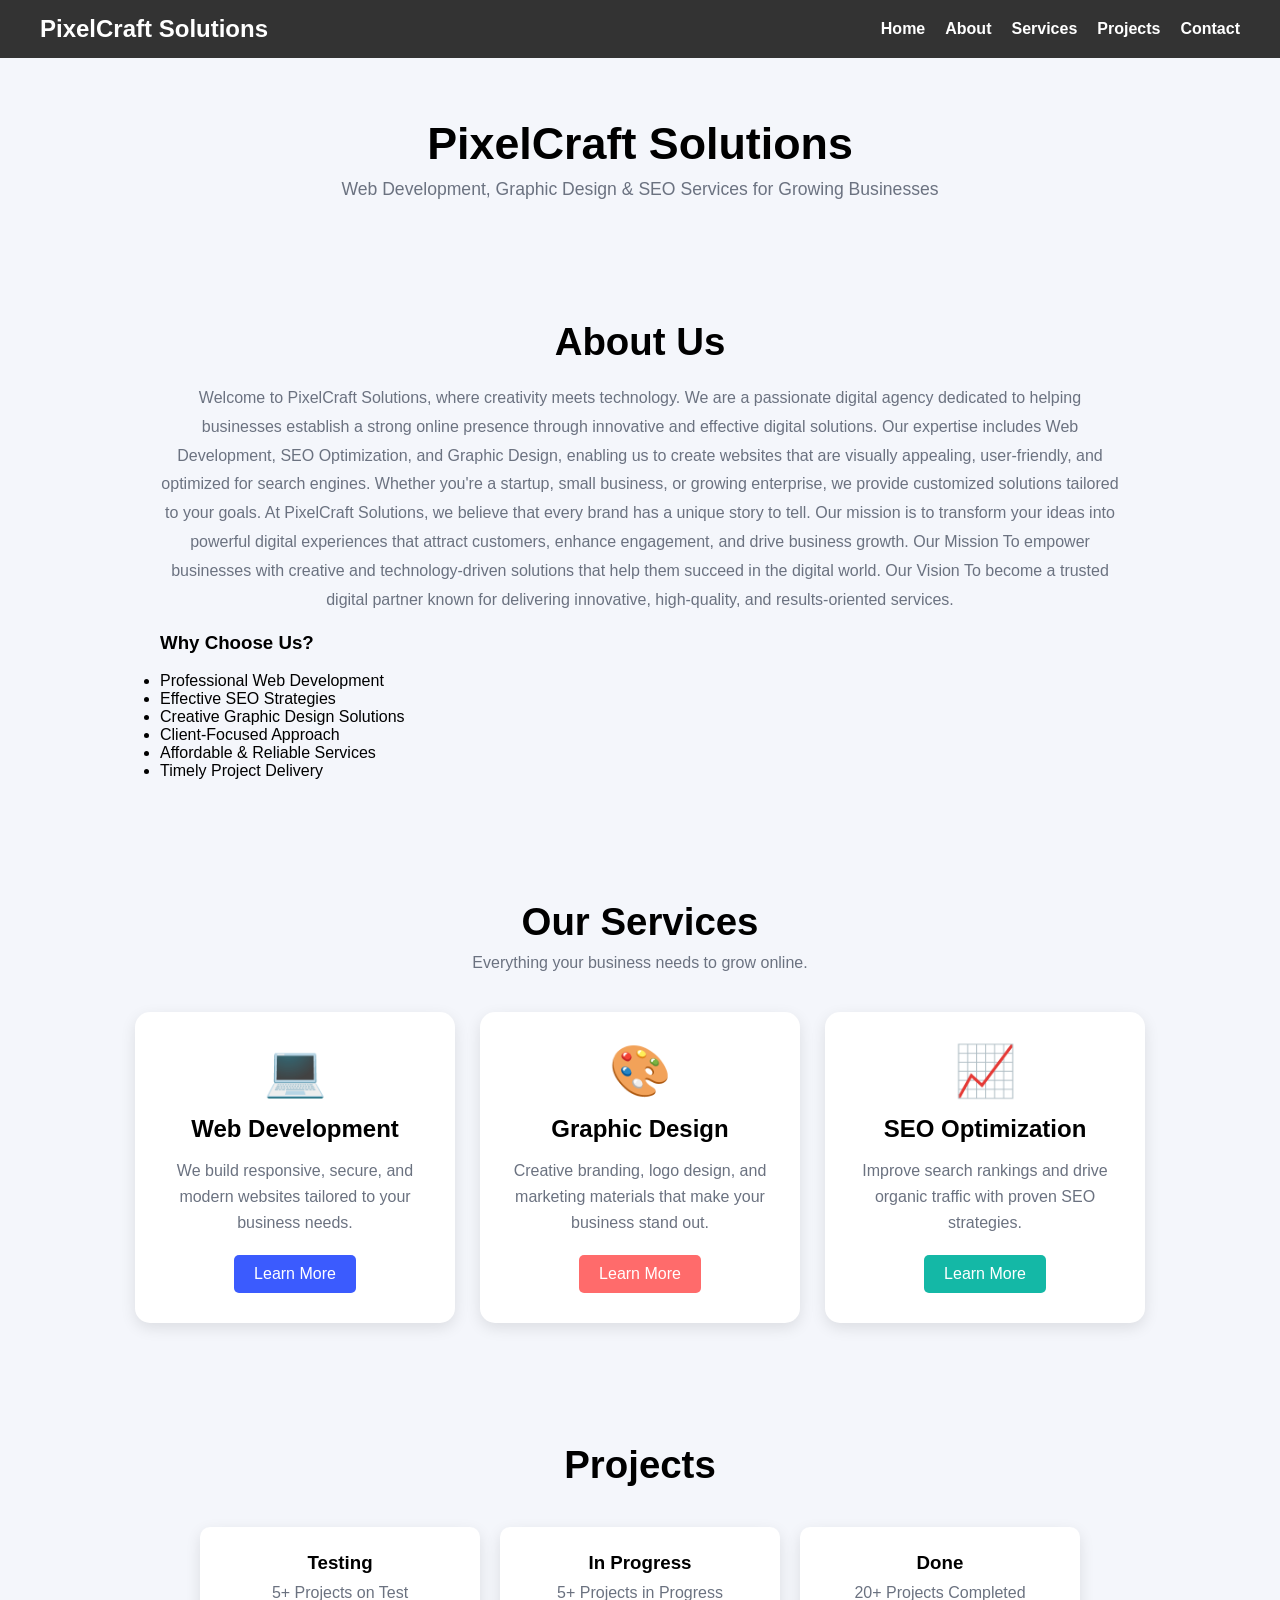
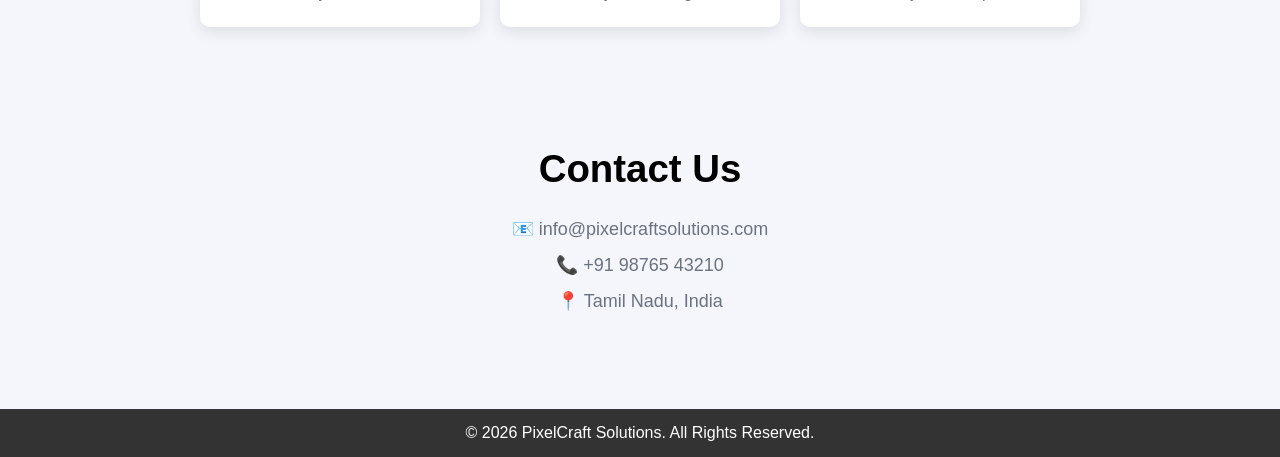
==== Task3/index.html @ a000d574 "Add files via upload" ====
<!DOCTYPE html>
<html lang="en">
<head>
<meta charset="UTF-8">
<meta name="viewport" content="width=device-width, initial-scale=1.0">
<title>PixelCraft Solutions</title>
<link rel="stylesheet" href="style.css">
</head>
<body>

<!-- Navigation -->
<nav>
    <div class="logo">PixelCraft Solutions</div>

    <ul>
        <li><a href="#home">Home</a></li>
        <li><a href="#about">About</a></li>
        <li><a href="#services">Services</a></li>
        <li><a href="#projects">Projects</a></li>
        <li><a href="#contact">Contact</a></li>
    </ul>
</nav>

<!-- Home -->
<header class="page-header" id="home">
    <h1>PixelCraft Solutions</h1>
    <p>Web Development, Graphic Design & SEO Services for Growing Businesses</p>
</header>

<!-- About -->
<section class="about" id="about">
    <h1>About Us</h1>

    <div class="about-content">
        <p>
            Welcome to PixelCraft Solutions, where creativity meets technology. We are a passionate digital agency dedicated to helping businesses establish a strong online presence through innovative and effective digital solutions.

Our expertise includes Web Development, SEO Optimization, and Graphic Design, enabling us to create websites that are visually appealing, user-friendly, and optimized for search engines. Whether you're a startup, small business, or growing enterprise, we provide customized solutions tailored to your goals.

At PixelCraft Solutions, we believe that every brand has a unique story to tell. Our mission is to transform your ideas into powerful digital experiences that attract customers, enhance engagement, and drive business growth.

Our Mission

To empower businesses with creative and technology-driven solutions that help them succeed in the digital world.

Our Vision

To become a trusted digital partner known for delivering innovative, high-quality, and results-oriented services.<br> </p>

 </div>
<br>
<h3>Why Choose Us?</h3><br>

<ul>
    <li>Professional Web Development</li>
    <li>Effective SEO Strategies</li>
    <li>Creative Graphic Design Solutions</li>
    <li>Client-Focused Approach</li>
    <li>Affordable & Reliable Services</li>
    <li>Timely Project Delivery</li>
</ul>

</section>

<!-- Services -->
<section class="services-section" id="services">

    <div class="services-heading">
        <h1>Our Services</h1>
        <p>Everything your business needs to grow online.</p>
    </div>

    <div class="services">

        <div class="card">
            <div class="card-icon">💻</div>
            <h2>Web Development</h2>
            <p>
                We build responsive, secure, and modern websites tailored to
                your business needs.
            </p>
            <a href="#" class="btn">Learn More</a>
        </div>

        <div class="card card--design">
            <div class="card-icon">🎨</div>
            <h2>Graphic Design</h2>
            <p>
                Creative branding, logo design, and marketing materials that
                make your business stand out.
            </p>
            <a href="#" class="btn">Learn More</a>
        </div>

        <div class="card card--seo">
            <div class="card-icon">📈</div>
            <h2>SEO Optimization</h2>
            <p>
                Improve search rankings and drive organic traffic with proven
                SEO strategies.
            </p>
            <a href="#" class="btn">Learn More</a>
        </div>

    </div>
</section>

<!-- Projects -->
<section class="projects" id="projects">
    <h1>Projects</h1>

    <div class="project-box">

        <div class="project">
            <h3>Testing</h3>
            <p>5+ Projects on Test</p>
        </div>

        <div class="project">
            <h3>In Progress</h3>
            <p>5+ Projects in Progress</p>
        </div>

        <div class="project">
            <h3>Done</h3>
            <p>20+ Projects Completed</p>
        </div>

    </div>
</section>

<!-- Contact -->
<section class="contact" id="contact">
    <h1>Contact Us</h1>

    <div class="contact-details">
        <p>📧 info@pixelcraftsolutions.com</p>
        <p>📞 +91 98765 43210</p>
        <p>📍 Tamil Nadu, India</p>
    </div>
</section>

<!-- Footer -->
<footer>
    <p>&copy; 2026 PixelCraft Solutions. All Rights Reserved.</p>
</footer>

</body>
</html>
---- Task3/style.css ----
*{
    margin:0;
    padding:0;
    box-sizing:border-box;
    font-family:Arial, sans-serif;
}

body{
    background:#f4f6fb;
}

/* Navbar */
nav{
    background:#333;
    padding:15px 40px;
    display:flex;
    justify-content:space-between;
    align-items:center;
}

.logo{
    color:white;
    font-size:24px;
    font-weight:bold;
}

nav ul{
    list-style:none;
    display:flex;
}

nav ul li{
    margin-left:20px;
}

nav ul li a{
    color:white;
    text-decoration:none;
    font-weight:bold;
}

nav ul li a:hover{
    color:#3B5BFE;
}

/* Hero Section */
.page-header{
    text-align:center;
    padding:60px 20px;
}

.page-header h1{
    font-size:2.8rem;
    margin-bottom:10px;
}

.page-header p{
    color:#6B7280;
    font-size:1.1rem;
}

/* Section Headings */
.about h1,
.projects h1,
.contact h1,
.services-heading h1{
    text-align:center;
    font-size:2.4rem;
    margin-bottom:10px;
}

.about p,
.projects p,
.contact p,
.services-heading p{
    text-align:center;
    color:#6B7280;
}

/* About */
.about{
    padding:60px 20px;
    max-width:1000px;
    margin:auto;
}

.about-content{
    margin-top:20px;
    text-align:center;
    line-height:1.8;
}

/* Services */
.services-section{
    padding:60px 20px;
}

.services{
    display:flex;
    flex-wrap:wrap;
    justify-content:center;
    gap:25px;
    margin-top:40px;
}

.card{
    background:white;
    width:320px;
    padding:30px;
    border-radius:15px;
    text-align:center;
    box-shadow:0 5px 15px rgba(0,0,0,0.1);
}

.card-icon{
    font-size:50px;
    margin-bottom:15px;
}

.card h2{
    margin-bottom:15px;
}

.card p{
    color:#6B7280;
    margin-bottom:20px;
    line-height:1.6;
}

.btn{
    display:inline-block;
    background:#3B5BFE;
    color:white;
    padding:10px 20px;
    border-radius:5px;
    text-decoration:none;
}

.card--design .btn{
    background:#FF6B6B;
}

.card--seo .btn{
    background:#14B8A6;
}

/* Projects */
.projects{
    padding:60px 20px;
}

.project-box{
    display:flex;
    flex-wrap:wrap;
    justify-content:center;
    gap:20px;
    margin-top:40px;
}

.project{
    background:white;
    width:280px;
    padding:25px;
    border-radius:10px;
    text-align:center;
    box-shadow:0 5px 15px rgba(0,0,0,0.1);
}

.project h3{
    margin-bottom:10px;
}

/* Contact */
.contact{
    padding:60px 20px;
}

.contact-details{
    margin-top:20px;
    text-align:center;
    line-height:2;
    font-size:18px;
}

/* Footer */
footer{
    background:#333;
    color:white;
    text-align:center;
    padding:15px;
    margin-top:30px;
}

/* Responsive */
@media(max-width:768px){

    nav{
        flex-direction:column;
    }

    nav ul{
        margin-top:10px;
        flex-wrap:wrap;
        justify-content:center;
    }

    nav ul li{
        margin:10px;
    }

    .page-header h1{
        font-size:2rem;
    }

    .services,
    .project-box{
        flex-direction:column;
        align-items:center;
    }
}
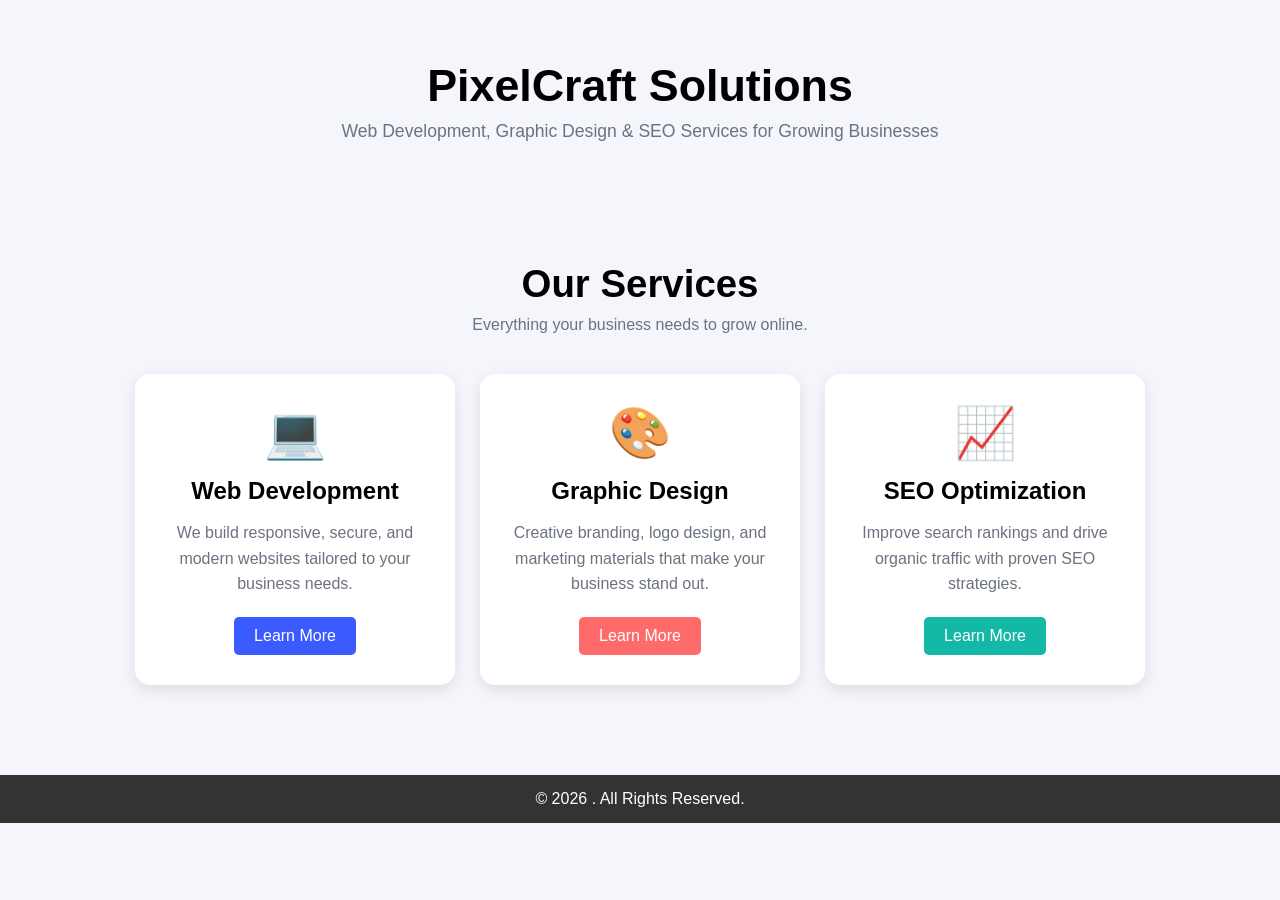
==== commit bf2cd2da: "Update index.html" ====
--- a/Task3/index.html
+++ b/Task3/index.html
@@ -7,60 +7,11 @@
 <link rel="stylesheet" href="style.css">
 </head>
 <body>
-
-<!-- Navigation -->
-<nav>
-    <div class="logo">PixelCraft Solutions</div>
-
-    <ul>
-        <li><a href="#home">Home</a></li>
-        <li><a href="#about">About</a></li>
-        <li><a href="#services">Services</a></li>
-        <li><a href="#projects">Projects</a></li>
-        <li><a href="#contact">Contact</a></li>
-    </ul>
-</nav>
-
 <!-- Home -->
 <header class="page-header" id="home">
     <h1>PixelCraft Solutions</h1>
     <p>Web Development, Graphic Design & SEO Services for Growing Businesses</p>
 </header>
-
-<!-- About -->
-<section class="about" id="about">
-    <h1>About Us</h1>
-
-    <div class="about-content">
-        <p>
-            Welcome to PixelCraft Solutions, where creativity meets technology. We are a passionate digital agency dedicated to helping businesses establish a strong online presence through innovative and effective digital solutions.
-
-Our expertise includes Web Development, SEO Optimization, and Graphic Design, enabling us to create websites that are visually appealing, user-friendly, and optimized for search engines. Whether you're a startup, small business, or growing enterprise, we provide customized solutions tailored to your goals.
-
-At PixelCraft Solutions, we believe that every brand has a unique story to tell. Our mission is to transform your ideas into powerful digital experiences that attract customers, enhance engagement, and drive business growth.
-
-Our Mission
-
-To empower businesses with creative and technology-driven solutions that help them succeed in the digital world.
-
-Our Vision
-
-To become a trusted digital partner known for delivering innovative, high-quality, and results-oriented services.<br> </p>
-
- </div>
-<br>
-<h3>Why Choose Us?</h3><br>
-
-<ul>
-    <li>Professional Web Development</li>
-    <li>Effective SEO Strategies</li>
-    <li>Creative Graphic Design Solutions</li>
-    <li>Client-Focused Approach</li>
-    <li>Affordable & Reliable Services</li>
-    <li>Timely Project Delivery</li>
-</ul>
-
-</section>
 
 <!-- Services -->
 <section class="services-section" id="services">
@@ -105,45 +56,10 @@
     </div>
 </section>
 
-<!-- Projects -->
-<section class="projects" id="projects">
-    <h1>Projects</h1>
-
-    <div class="project-box">
-
-        <div class="project">
-            <h3>Testing</h3>
-            <p>5+ Projects on Test</p>
-        </div>
-
-        <div class="project">
-            <h3>In Progress</h3>
-            <p>5+ Projects in Progress</p>
-        </div>
-
-        <div class="project">
-            <h3>Done</h3>
-            <p>20+ Projects Completed</p>
-        </div>
-
-    </div>
-</section>
-
-<!-- Contact -->
-<section class="contact" id="contact">
-    <h1>Contact Us</h1>
-
-    <div class="contact-details">
-        <p>📧 info@pixelcraftsolutions.com</p>
-        <p>📞 +91 98765 43210</p>
-        <p>📍 Tamil Nadu, India</p>
-    </div>
-</section>
-
 <!-- Footer -->
 <footer>
-    <p>&copy; 2026 PixelCraft Solutions. All Rights Reserved.</p>
+    <p>&copy; 2026 . All Rights Reserved.</p>
 </footer>
 
 </body>
-</html>+</html>
